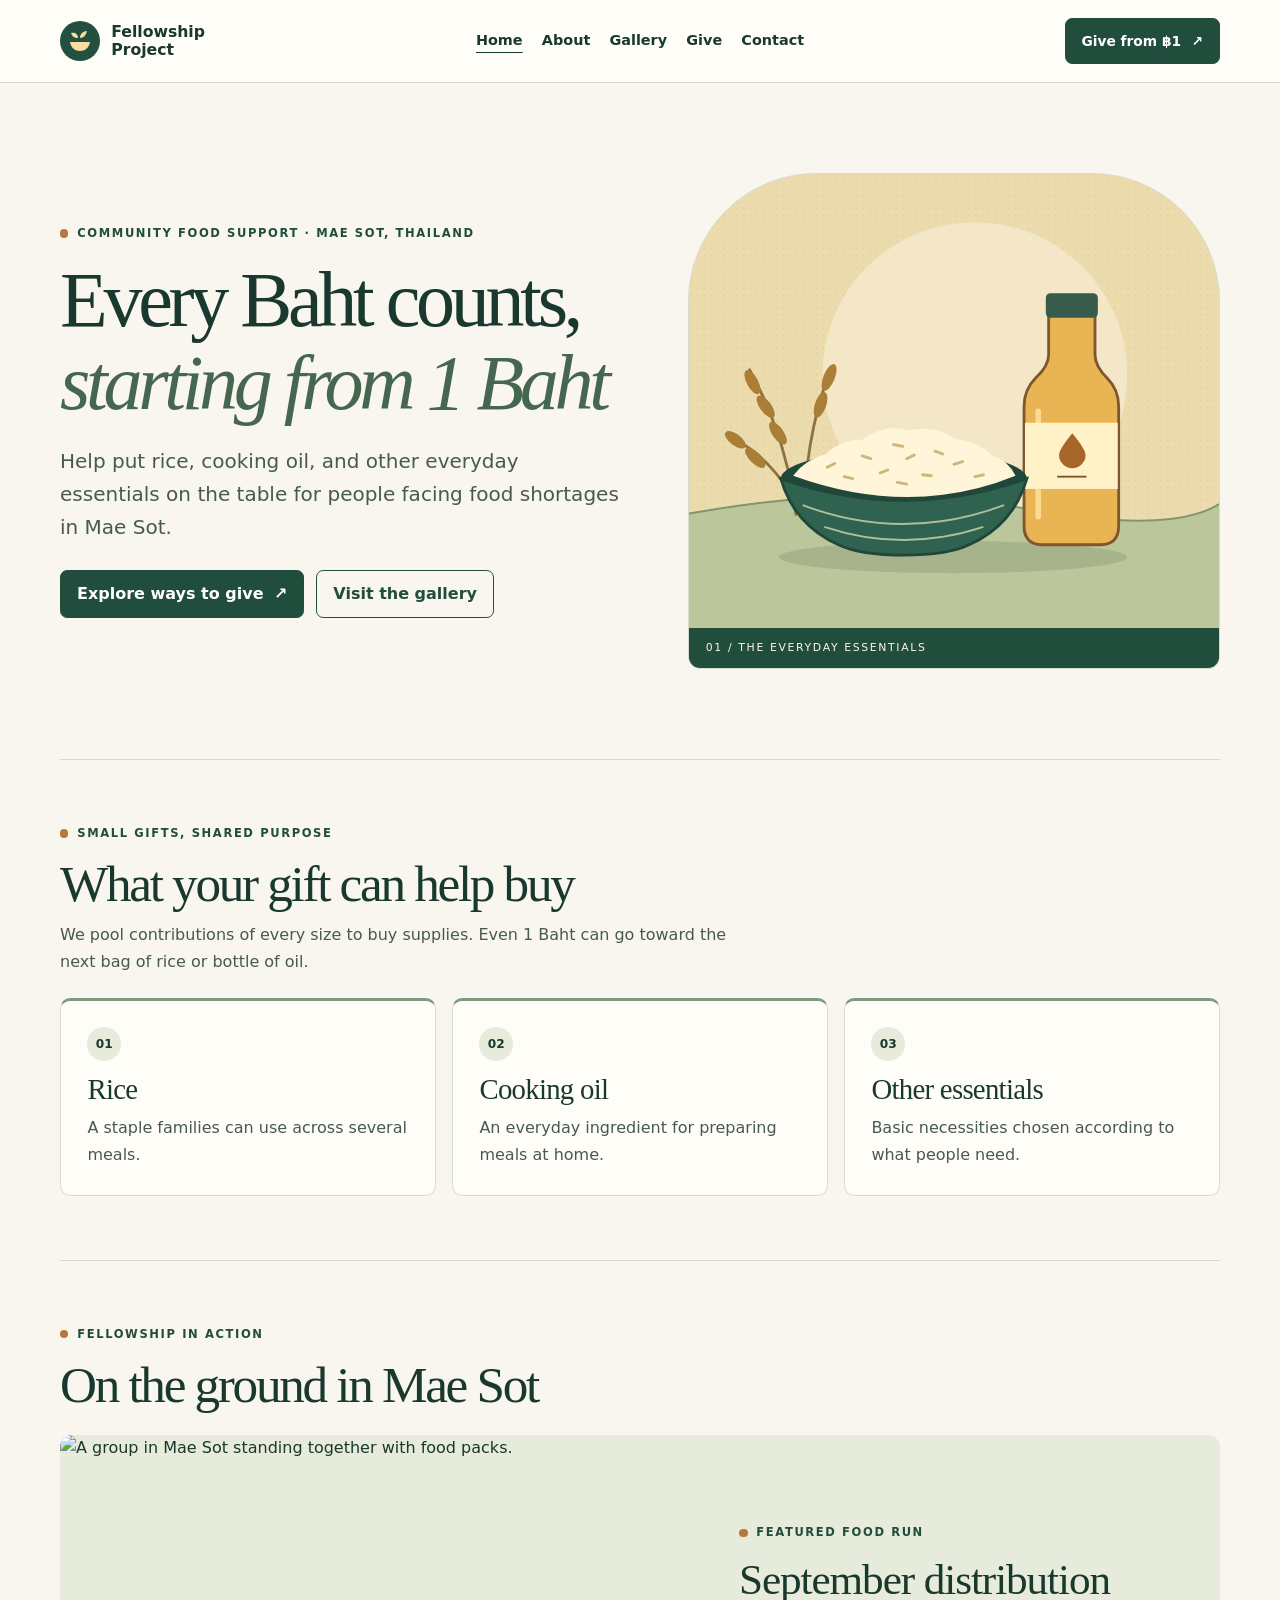
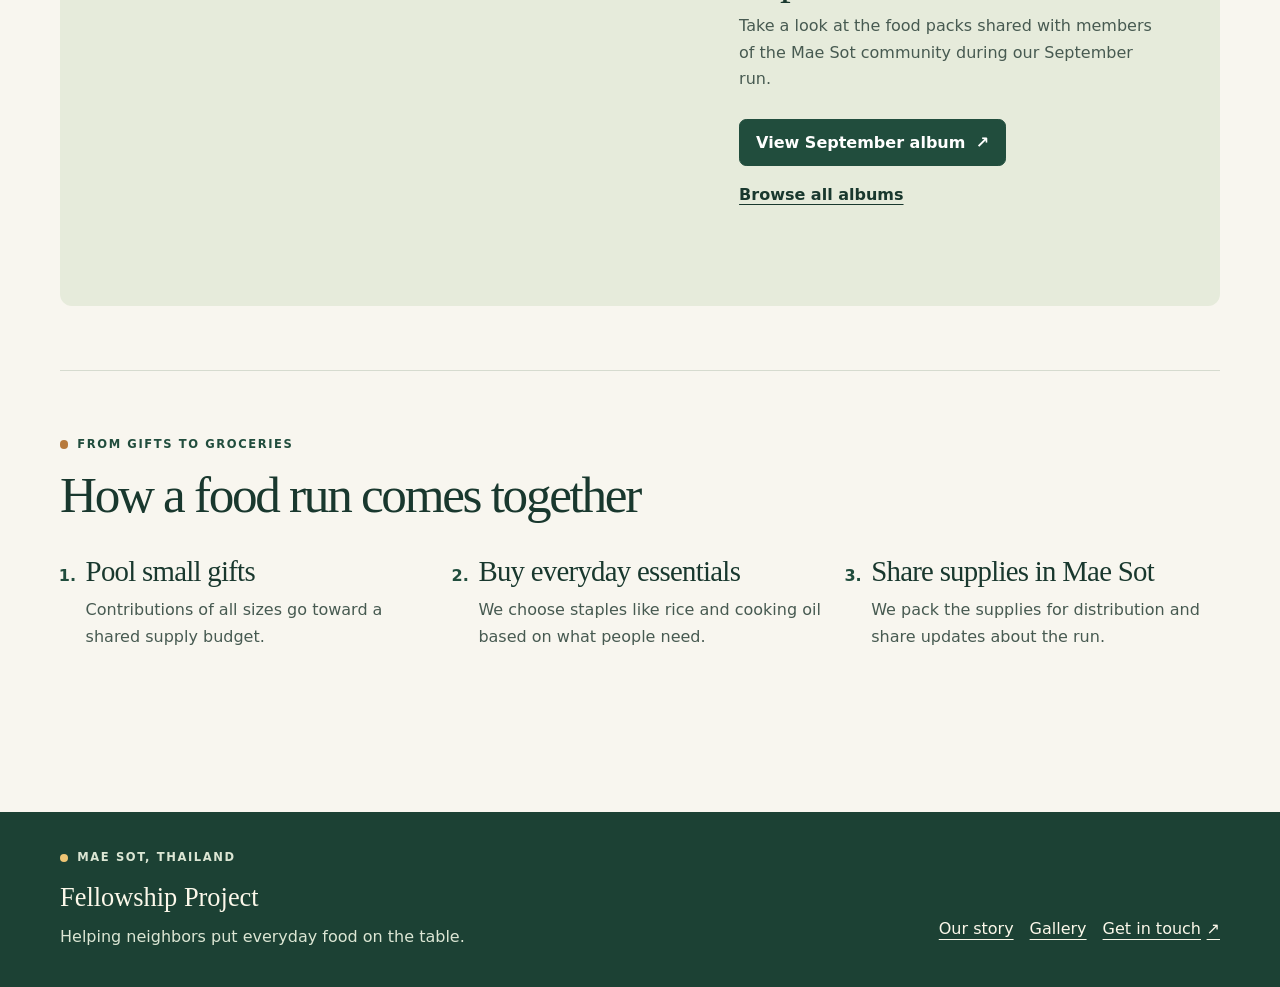
==== index.html @ bf84f09a "Add files via upload" ====
<!doctype html>
<html lang="en"><head><meta charset="utf-8"><meta name="viewport" content="width=device-width, initial-scale=1"><meta name="description" content="Fellowship Project brings neighbors together to provide rice, cooking oil, and essentials in Mae Sot, Thailand."><title>Fellowship Project | Food support in Mae Sot</title><link rel="stylesheet" href="styles.css"><script src="menu.js" defer></script></head>
<body><a class="skip" href="#main">Skip to content</a><header class="site-header"><div class="shell header-inner"><a class="brand" href="index.html"><svg aria-hidden="true" viewBox="0 0 40 40"><circle cx="20" cy="20" r="20" fill="#245041"/><path d="M10 21h20c-1 6-5 9-10 9s-9-3-10-9Zm10-4c0-4 3-7 7-7-1 4-3 7-7 7Zm-2 0c-4 0-6-2-7-5 4-1 7 1 7 5Z" fill="#f6df9d"/></svg><span class="brand-name">Fellowship<span>Project</span></span></a><button class="menu-toggle" type="button" aria-label="Open navigation" aria-controls="site-navigation" aria-expanded="false" hidden><svg viewBox="0 0 24 24" width="24" height="24" fill="none" stroke="currentColor" stroke-width="2" stroke-linecap="round" aria-hidden="true"><path class="menu-bars" d="M5 6h14M5 12h14M5 18h14"/><path class="menu-close" d="m6 6 12 12M18 6 6 18"/></svg></button><nav id="site-navigation" aria-label="Main navigation"><a href="index.html" aria-current="page">Home</a><a href="about.html">About</a><a href="gallery.html">Gallery</a><a href="donation.html">Give</a><a href="contact.html">Contact</a></nav><a class="header-cta" href="donation.html">Give from ฿1 <span aria-hidden="true">↗</span></a></div></header>
<main id="main" class="shell"><section class="hero"><div><p class="eyebrow">Community food support · Mae Sot, Thailand</p><h1>Every Baht counts, <em>starting from 1 Baht</em></h1><p class="lead">Help put rice, cooking oil, and other everyday essentials on the table for people facing food shortages in Mae Sot.</p><div class="actions"><a class="button" href="donation.html">Explore ways to give <span aria-hidden="true">↗</span></a><a class="button outline" href="gallery.html">Visit the gallery</a></div></div><div class="art"><img src="pantry.svg" width="560" height="480" alt="Illustration of a bowl of rice and a bottle of cooking oil"><span class="art-caption">01 / The everyday essentials</span></div></section>
<section class="section"><p class="eyebrow">Small gifts, shared purpose</p><h2>What your gift can help buy</h2><p class="intro">We pool contributions of every size to buy supplies. Even 1 Baht can go toward the next bag of rice or bottle of oil.</p><div class="grid"><article><span class="number">01</span><h3>Rice</h3><p>A staple families can use across several meals.</p></article><article><span class="number">02</span><h3>Cooking oil</h3><p>An everyday ingredient for preparing meals at home.</p></article><article><span class="number">03</span><h3>Other essentials</h3><p>Basic necessities chosen according to what people need.</p></article></div></section>
<section class="section" aria-labelledby="activity-title">
  <p class="eyebrow">Fellowship in action</p>
  <h2 id="activity-title">On the ground in Mae Sot</h2>
  <div class="activity-feature">
    <img src="photos/september-distribution-group.jpg" alt="A group in Mae Sot standing together with food packs." width="1280" height="960" loading="lazy" decoding="async">
    <div class="activity-copy">
      <p class="eyebrow">Featured food run</p>
      <h3>September distribution</h3>
      <p>Take a look at the food packs shared with members of the Mae Sot community during our September run.</p>
      <div class="actions"><a class="button" href="gallery-september.html">View September album <span aria-hidden="true">↗</span></a></div>
      <a class="text-link" href="gallery.html">Browse all albums</a>
    </div>
  </div>
</section>
<section class="section" aria-labelledby="food-run-title">
  <p class="eyebrow">From gifts to groceries</p>
  <h2 id="food-run-title">How a food run comes together</h2>
  <ol class="grid run-steps">
    <li><h3>Pool small gifts</h3><p>Contributions of all sizes go toward a shared supply budget.</p></li>
    <li><h3>Buy everyday essentials</h3><p>We choose staples like rice and cooking oil based on what people need.</p></li>
    <li><h3>Share supplies in Mae Sot</h3><p>We pack the supplies for distribution and share updates about the run.</p></li>
  </ol>
</section>
</main><footer><div class="shell footer-inner"><div><p class="eyebrow">Mae Sot, Thailand</p><strong>Fellowship Project</strong><p>Helping neighbors put everyday food on the table.</p></div><div class="footer-links"><a href="about.html">Our story</a><a href="gallery.html">Gallery</a><a href="contact.html">Get in touch <span aria-hidden="true">↗</span></a></div></div></footer></body></html>
---- styles.css ----
:root {
  --paper: #f8f6ef;
  --surface: #fffdf7;
  --ink: #19382e;
  --muted: #475a51;
  --green: #214d3d;
  --moss: #e6ebdb;
  --gold: #eec574;
  --line: #d6dbcf;
  --serif: Georgia, 'Times New Roman', serif;
}
* { box-sizing: border-box; }
body { margin: 0; background: var(--paper); color: var(--ink); font: 1rem/1.65 system-ui, sans-serif; }
a { color: inherit; }
a:focus-visible { outline: 3px solid #aa5a24; outline-offset: 4px; }
.skip { position: absolute; top: -100px; left: 1rem; padding: .6rem 1rem; background: white; z-index: 3; }
.skip:focus { top: 1rem; }
.shell { width: min(1160px, calc(100% - 4rem)); margin-inline: auto; }
.site-header { border-bottom: 1px solid var(--line); background: var(--surface); }
.header-inner { display: grid; grid-template-columns: 1fr auto 1fr; align-items: center; gap: 1.2rem; min-height: 82px; }
.brand { display: inline-flex; align-items: center; justify-self: start; gap: .7rem; text-decoration: none; }
.brand svg { width: 40px; height: 40px; flex: none; }
.brand-name { display: grid; font-weight: 800; font-size: .98rem; line-height: 1.15; }
.brand-name span { font-weight: 550; }
nav { display: flex; gap: .3rem 1.2rem; flex-wrap: wrap; }
nav a { display: inline-flex; align-items: center; min-height: 44px; text-decoration: none; font-size: .9rem; font-weight: 600; }
nav a:hover, nav a[aria-current] { text-decoration: underline; text-underline-offset: .5em; }
.header-cta, .button { display: inline-flex; align-items: center; justify-content: center; gap: .65rem; min-height: 46px; padding: .6rem 1rem; border: 1px solid var(--green); border-radius: .45rem; background: var(--green); color: white; text-decoration: none; font-weight: 700; }
.header-cta { justify-self: end; white-space: nowrap; font-size: .86rem; }
.header-cta:hover, .button:hover { background: #15382d; color: white; }
.outline { background: transparent; color: var(--green); }
.hero { display: grid; grid-template-columns: 1.06fr 1fr; align-items: center; gap: clamp(2rem, 5vw, 5rem); padding-block: clamp(3rem, 7vw, 6rem); }
h1, h2, h3 { margin: 0; font-family: var(--serif); font-weight: 500; line-height: 1.07; text-wrap: balance; }
h1 { font-size: clamp(2.8rem, 6.1vw, 5.55rem); letter-spacing: -.055em; }
h1 em { display: block; color: #45664f; font-weight: inherit; }
h2 { font-size: clamp(2rem, 4vw, 3.35rem); letter-spacing: -.045em; }
h3 { font-size: clamp(1.45rem, 2.4vw, 1.8rem); letter-spacing: -.025em; }
p { margin: .65rem 0 0; color: var(--muted); }
.eyebrow { display: flex; align-items: center; gap: .55rem; margin: 0 0 .9rem; color: var(--green); font-size: .72rem; font-weight: 800; letter-spacing: .14em; text-transform: uppercase; }
.eyebrow::before { content: ''; flex: 0 0 .53rem; height: .53rem; border-radius: 50%; background: #b7793b; }
.lead { max-width: 56ch; margin-top: 1.25rem; font-size: clamp(1.05rem, 1.8vw, 1.25rem); }
.intro { max-width: 66ch; }
.actions { display: flex; flex-wrap: wrap; gap: .75rem; margin-top: 1.65rem; }
.art { display: grid; overflow: hidden; border-radius: 8rem 8rem .75rem .75rem; border: 1px solid var(--line); background: #e9d9ad; }
.art img { display: block; width: 100%; height: auto; }
.art-caption { padding: .7rem 1.05rem; background: var(--green); color: #fbf7e8; font-size: .68rem; letter-spacing: .15em; text-transform: uppercase; }
.page-head { padding: clamp(3rem, 8vw, 6rem) 0 clamp(2rem, 5vw, 4rem); max-width: 800px; }
.section { padding-block: clamp(2.2rem, 5vw, 4rem); border-top: 1px solid var(--line); }
.split, .home-archive { display: grid; grid-template-columns: 1fr 1fr; gap: 1.2rem 3rem; }
.split p:first-child { margin-top: 0; }
.grid { display: grid; grid-template-columns: repeat(3, minmax(0, 1fr)); gap: 1rem; margin-top: 1.4rem; }
.two { grid-template-columns: repeat(2, minmax(0, 1fr)); }
article, figure { overflow: hidden; margin: 0; border: 1px solid var(--line); border-radius: .65rem; background: var(--surface); }
article, figcaption { padding: clamp(1rem, 3vw, 1.65rem); }
article { border-top: 3px solid #809880; }
.number { display: inline-grid; place-items: center; width: 2.1rem; height: 2.1rem; margin-bottom: .85rem; border-radius: 50%; background: var(--moss); font-size: .76rem; font-weight: 750; }
.month-links { display: grid; align-self: center; gap: .45rem; }
.month-links a { display: flex; justify-content: space-between; align-items: center; min-height: 48px; padding: .5rem .85rem; border-bottom: 1px solid var(--line); font-weight: 750; text-decoration: none; }
.month-links a:hover { background: var(--moss); }
.month-nav { margin-top: 1.3rem; gap: .65rem; }
.month-nav a { gap: .7rem; padding-inline: .9rem; border: 1px solid var(--line); border-radius: .4rem; background: var(--surface); }
.month { scroll-margin-top: 1rem; }
.month-header { display: flex; justify-content: space-between; align-items: end; gap: .75rem; flex-wrap: wrap; }
.status { display: inline-block; border-radius: 100px; padding: .3rem .75rem; background: var(--moss); color: var(--green); font-size: .79rem; font-weight: 750; }
.photo { aspect-ratio: 16 / 9; display: grid; place-items: center; background: #e8ecdc; }
.photo.ground { background: #eee5d1; }
.photo img { width: 56px; height: 56px; }
figure > img { width: 100%; aspect-ratio: 16 / 9; object-fit: cover; display: block; }
figcaption strong { display: block; font-family: var(--serif); font-size: 1.35rem; line-height: 1.15; }
aside { margin-top: 1.4rem; padding: .95rem 1.1rem; border-inline-start: 4px solid #ab773b; border-radius: .25rem; background: #f3ead5; }
.gallery-note { margin-top: 0; }
.qr { display: grid; place-items: center; width: min(100%, 220px); min-height: 150px; margin-top: 1rem; padding: 1rem; border: 2px dashed #839487; border-radius: .45rem; text-align: center; color: var(--muted); }
dt { font-weight: 750; }
dd { margin: 0 0 .65rem; color: var(--muted); overflow-wrap: anywhere; }
.ledger div { display: grid; grid-template-columns: 1fr 2fr; gap: .35rem 1rem; padding: .8rem 0; border-bottom: 1px solid var(--line); }
.ledger dd { margin: 0; }
footer { margin-top: clamp(2rem, 6vw, 4.5rem); background: #1c4134; color: #fcf8ea; }
.footer-inner { display: flex; align-items: end; justify-content: space-between; gap: 1rem 2rem; flex-wrap: wrap; padding-block: 2.25rem; }
.footer-inner strong { font: 1.65rem var(--serif); }
.footer-inner p, .footer-inner .eyebrow { color: #dce6d4; }
.footer-inner .eyebrow::before { background: var(--gold); }
.footer-links { display: flex; flex-wrap: wrap; gap: .5rem 1rem; }
.footer-links a { display: flex; align-items: center; gap: .35rem; min-height: 44px; text-underline-offset: .3em; }
@media (max-width: 800px) {
  .header-inner { grid-template-columns: 1fr auto; gap: .4rem 1rem; padding-top: .7rem; }
  .header-inner nav { grid-column: 1 / -1; grid-row: 2; }
  .hero, .split, .home-archive { grid-template-columns: 1fr; }
  .hero { gap: 2rem; }
  .art { max-width: 570px; border-radius: 4rem 4rem .65rem .65rem; }
  .grid:not(.two) { grid-template-columns: repeat(2, minmax(0, 1fr)); }
}
@media (max-width: 520px) {
  .shell { width: calc(100% - 2rem); }
  .hero { padding-top: 2.3rem; }
  .header-inner nav { display: grid; grid-template-columns: repeat(5, minmax(0, 1fr)); gap: .15rem; }
  .header-inner nav a { justify-content: center; font-size: .83rem; }
  .grid, .grid:not(.two), .ledger div { grid-template-columns: 1fr; }
  .actions > a { flex: 1 1 100%; }
  .footer-inner { align-items: start; }
}


.gallery-category { margin-top: 1.45rem; }
.gallery-category + .gallery-category { margin-top: 2rem; }
.distribution-photo > img { aspect-ratio: 4 / 3; height: auto; object-fit: contain; }

.activity-feature { display: grid; grid-template-columns: 1.18fr 1fr; margin-top: 1.4rem; border-radius: .75rem; overflow: hidden; background: var(--moss); }
.activity-feature > img { width: 100%; height: auto; align-self: center; display: block; }
.activity-copy { align-self: center; padding: clamp(1.3rem, 4vw, 3.3rem); }
.activity-copy h3 { font-size: clamp(1.75rem, 3.5vw, 2.7rem); }
.text-link, .back-link { display: inline-flex; align-items: center; min-height: 44px; font-weight: 700; text-underline-offset: .25em; }
.text-link { margin-top: .45rem; }
.back-link { margin-bottom: 1rem; }
.run-steps { padding-left: 1.35rem; column-gap: 2.5rem; }
.run-steps li { padding: .65rem .25rem; }
.run-steps li::marker { font-weight: 800; color: var(--green); }
.album-grid { margin-top: 0; }
.album-folder { min-width: 0; display: grid; align-content: start; text-decoration: none; }
.folder-tab { justify-self: start; padding: .35rem 1.1rem; background: var(--green); color: white; border-radius: .55rem .55rem 0 0; font-size: .8rem; font-weight: 750; }
.album-cover { display: block; width: 100%; height: auto; aspect-ratio: 4 / 3; border-radius: 0 .65rem 0 0; object-fit: cover; background: var(--moss); }
.album-placeholder { display: grid; place-items: center; }
.album-meta { display: flex; align-items: center; justify-content: space-between; gap: .75rem; padding: .9rem 1rem; border: 1px solid var(--line); border-radius: 0 0 .65rem .65rem; background: var(--surface); }
.album-meta strong { display: block; font-family: var(--serif); font-size: 1.35rem; }
.album-meta small { color: var(--muted); }
.album-arrow { display: grid; place-items: center; width: 2.35rem; height: 2.35rem; border-radius: 50%; background: var(--moss); flex: none; }
a.album-folder:hover .album-meta strong { text-decoration: underline; text-underline-offset: .2em; }
.pending .folder-tab { background: #516557; }
@media (max-width: 800px) { .activity-feature { grid-template-columns: 1fr; } }

.october-photos { align-items: start; }
.october-photos .distribution-photo > img { aspect-ratio: auto; }

.about-story { display: grid; grid-template-columns: minmax(0, 1.18fr) minmax(0, 1fr); align-items: center; gap: clamp(1.5rem, 5vw, 4rem); max-width: none; }
.founder-portraits { display: grid; grid-template-columns: repeat(2, minmax(0, 1fr)); align-items: end; gap: clamp(.55rem, 1.5vw, 1.2rem); }
.founder-portrait { display: grid; align-items: end; overflow: hidden; aspect-ratio: 3 / 4; border-radius: 50% 50% .65rem .65rem / 33% 33% .65rem .65rem; background: var(--moss); }
.founder-portrait:nth-child(2) { background: #efe3ca; }
.founder-portrait img { display: block; width: 100%; height: 100%; padding-top: 9%; object-fit: contain; object-position: center bottom; }
@media (max-width: 800px) {
  .about-story { grid-template-columns: 1fr; }
  .founder-portraits { width: min(100%, 450px); }
}

/* Compact navigation with a full link list when scripting is unavailable. */
.menu-toggle { display: none; }
.menu-close { display: none; }
.menu-toggle[aria-expanded="true"] .menu-bars { display: none; }
.menu-toggle[aria-expanded="true"] .menu-close { display: block; }

@media (max-width: 800px) {
  .shell { width: calc(100% - clamp(2rem, 8vw, 4rem)); }
  .header-inner { grid-template-columns: minmax(0, 1fr) auto auto; align-content: center; min-height: 70px; gap: .45rem .7rem; padding-block: .55rem; }
  .menu-toggle:not([hidden]) {
    display: inline-grid; place-items: center; grid-column: 3; grid-row: 1;
    width: 46px; height: 46px; padding: 0; border: 0; border-radius: .8rem;
    background: #f1ede2; color: #584b3b; cursor: pointer;
  }
  .menu-toggle:focus-visible { outline: 3px solid #aa5a24; outline-offset: 3px; }
  .header-inner .header-cta { grid-column: 2; grid-row: 1; min-height: 44px; }
  .header-inner #site-navigation { grid-column: 1 / -1; grid-row: 2; }
  .menu-toggle:not([hidden])[aria-expanded="false"] + #site-navigation { display: none; }
  .menu-toggle:not([hidden])[aria-expanded="true"] + #site-navigation {
    display: grid; grid-template-columns: 1fr; gap: 0; border-top: 1px solid var(--line);
  }
  .menu-toggle:not([hidden])[aria-expanded="true"] + #site-navigation a {
    justify-content: flex-start; padding-inline: .65rem; min-height: 46px;
  }
  #site-navigation a[aria-current] { font-weight: 800; }
}

@media (max-width: 390px) {
  .header-inner { column-gap: .45rem; }
  .brand { gap: .4rem; }
  .brand svg { width: 32px; height: 32px; }
  .brand-name { font-size: .85rem; }
  .header-inner .header-cta { padding-inline: .55rem; gap: .28rem; font-size: .78rem; }
}

.contact-hero {
  display: grid;
  grid-template-columns: minmax(0, 1.2fr) minmax(0, 1fr);
  align-items: center;
  gap: clamp(1.5rem, 5vw, 4rem);
  max-width: none;
}
.contact-illustration img { display: block; width: 100%; height: auto; }
@media (max-width: 800px) {
  .contact-hero { grid-template-columns: 1fr; }
  .contact-illustration { width: min(100%, 540px); }
}

/* Brief entrances and interaction feedback for visitors who allow motion. */
@media (prefers-reduced-motion: no-preference) {
  .hero .art, .founder-portraits, .contact-illustration {
    animation: artwork-enter 480ms ease-out both;
  }
  .button, .header-cta, .menu-toggle, .album-arrow {
    transition: background-color 160ms ease, color 160ms ease, transform 160ms ease;
  }
  a.album-folder .album-cover {
    transition: filter 180ms ease;
  }
  a.album-folder:focus-visible .album-arrow {
    transform: translate(2px, -2px);
  }
}

@media (prefers-reduced-motion: no-preference) and (hover: hover) {
  .button:hover, .header-cta:hover, .menu-toggle:hover {
    transform: translateY(-2px);
  }
  a.album-folder:hover .album-arrow { transform: translate(2px, -2px); }
  a.album-folder:hover .album-cover { filter: brightness(1.05); }
}

@media (max-width: 800px) and (prefers-reduced-motion: no-preference) {
  .menu-toggle:not([hidden])[aria-expanded="true"] + #site-navigation {
    animation: menu-enter 180ms ease-out both;
  }
}

@keyframes artwork-enter {
  from { opacity: 0; transform: translateY(12px); }
  to { opacity: 1; transform: translateY(0); }
}

@keyframes menu-enter {
  from { opacity: 0; transform: translateY(-4px); }
  to { opacity: 1; transform: translateY(0); }
}

/* Highlight interactive elements on hover and keyboard focus. */
.site-header nav a:focus-visible, .text-link:focus-visible, .back-link:focus-visible {
  color: #315b47;
  text-decoration: underline;
  text-underline-offset: .35em;
}
.album-folder:focus-visible .album-meta { background: var(--moss); }
@media (hover: hover) {
  .site-header nav a:hover, .text-link:hover, .back-link:hover {
    color: #315b47;
    text-decoration: underline;
    text-underline-offset: .35em;
  }
  .menu-toggle:hover { background: #e8deca; }
  a.album-folder:hover .album-meta { background: var(--moss); }
  a.album-folder:hover .album-arrow { background: var(--green); color: white; }
  .outline:hover { background: var(--moss); color: var(--green); }
  .footer-links a:hover { color: var(--gold); }
}
@media (prefers-reduced-motion: no-preference) {
  a.album-folder .album-meta { transition: background-color 180ms ease; }
}

/* Card feedback on devices with a hover-capable pointer. */
@media (hover: hover) and (pointer: fine) {
  .grid > article:hover, .grid > .distribution-photo:hover {
    border-color: #809880;
    box-shadow: 0 8px 22px rgb(25 56 46 / 10%);
  }
  .grid > article:hover { background: #f5f7ee; }
}
@media (hover: hover) and (pointer: fine) and (prefers-reduced-motion: no-preference) {
  .grid > article, .grid > .distribution-photo {
    transition: transform 180ms ease, box-shadow 180ms ease, border-color 180ms ease, background-color 180ms ease;
  }
  .grid > article:hover, .grid > .distribution-photo:hover { transform: translateY(-3px); }
}
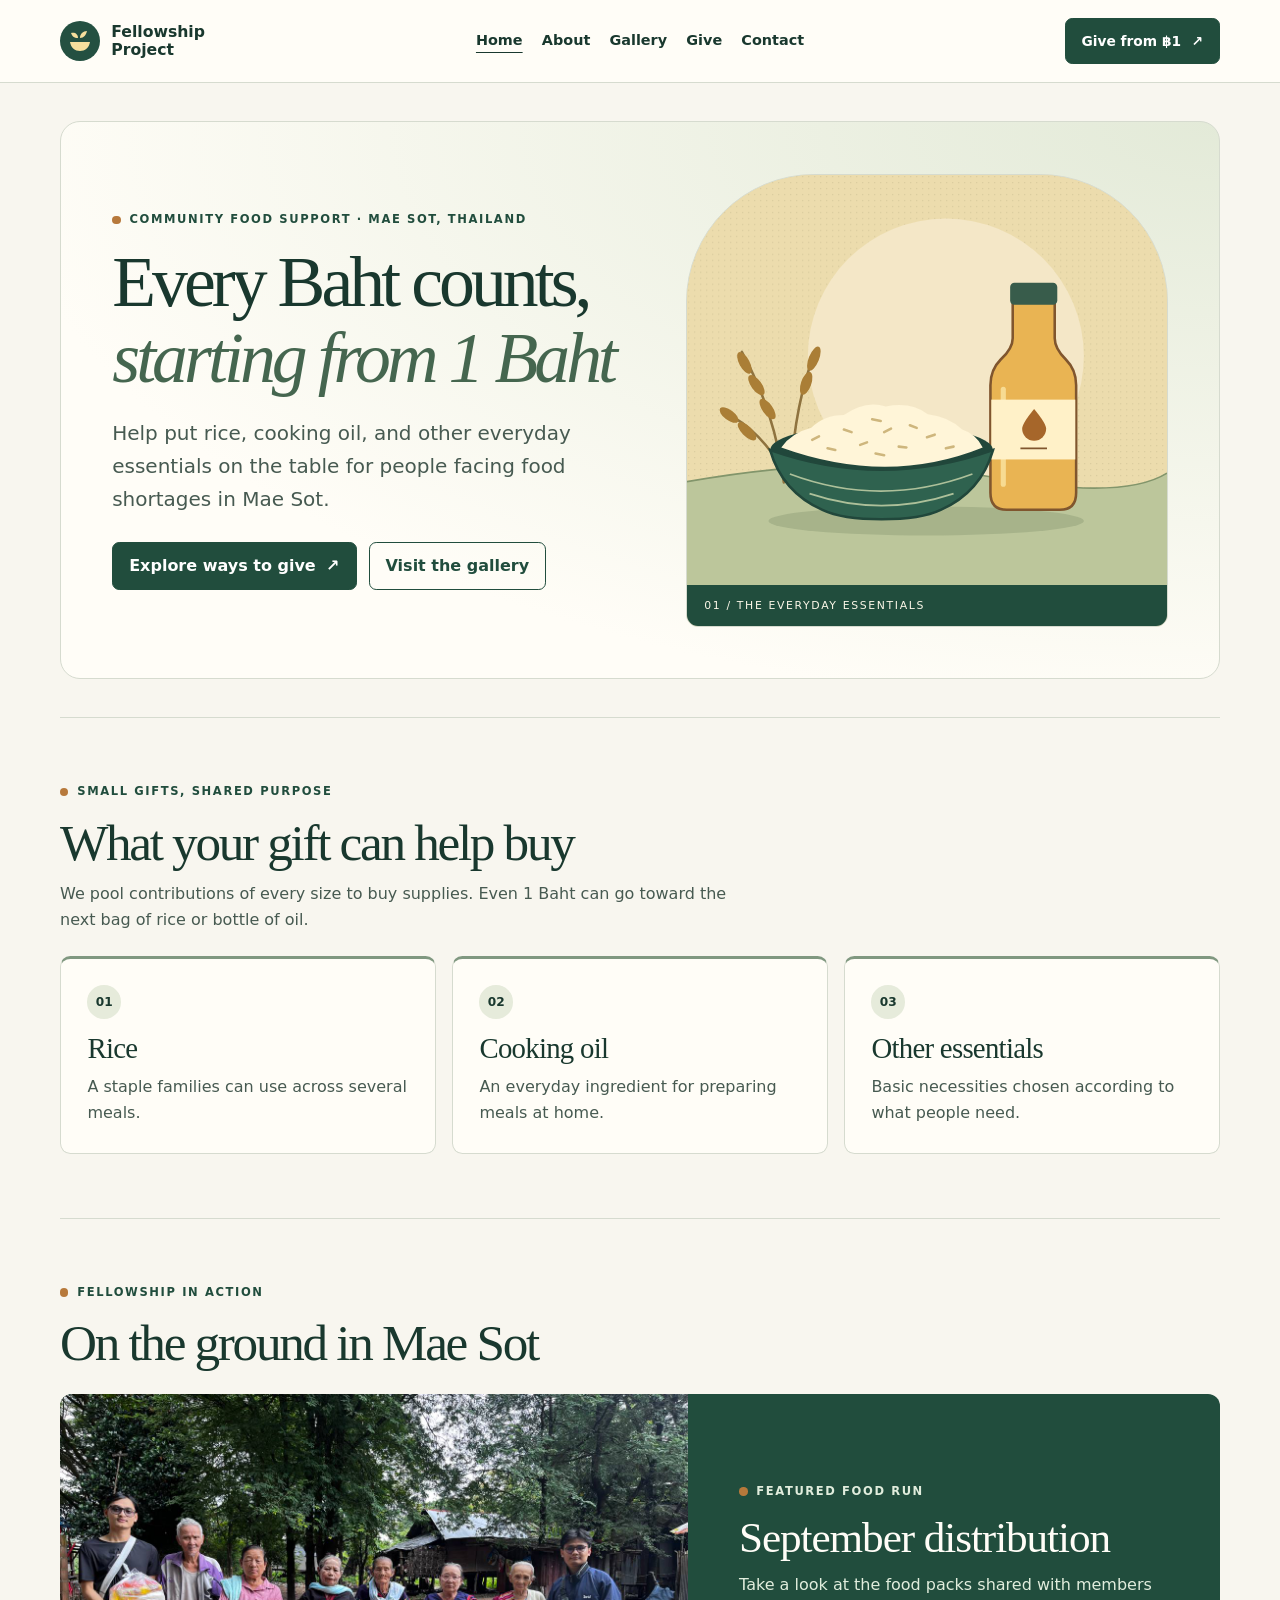
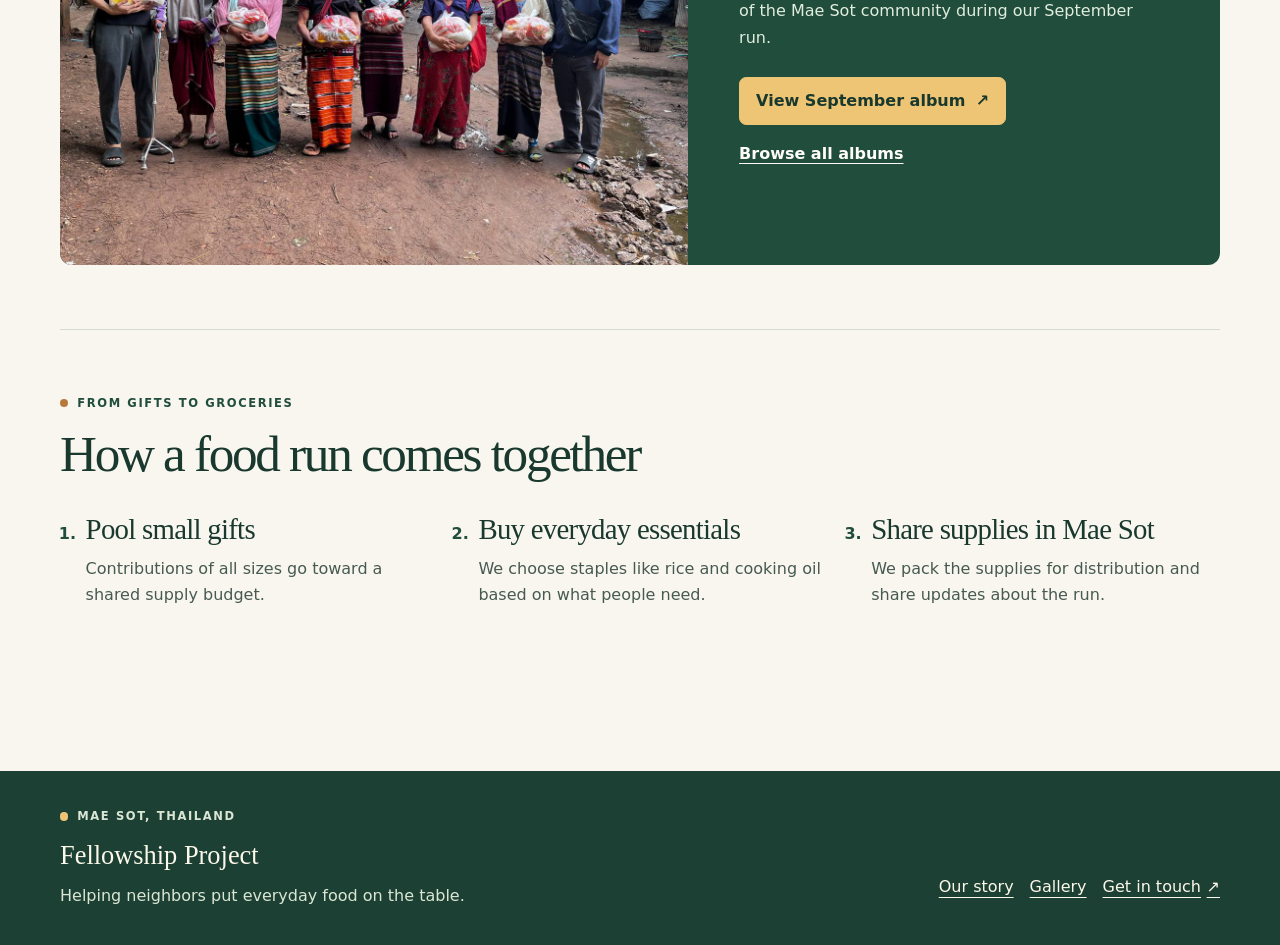
==== commit d3f5dc0d: "Add files via upload" ====
--- a/index.html
+++ b/index.html
@@ -1,9 +1,9 @@
 <!doctype html>
 <html lang="en"><head><meta charset="utf-8"><meta name="viewport" content="width=device-width, initial-scale=1"><meta name="description" content="Fellowship Project brings neighbors together to provide rice, cooking oil, and essentials in Mae Sot, Thailand."><title>Fellowship Project | Food support in Mae Sot</title><link rel="stylesheet" href="styles.css"><script src="menu.js" defer></script></head>
 <body><a class="skip" href="#main">Skip to content</a><header class="site-header"><div class="shell header-inner"><a class="brand" href="index.html"><svg aria-hidden="true" viewBox="0 0 40 40"><circle cx="20" cy="20" r="20" fill="#245041"/><path d="M10 21h20c-1 6-5 9-10 9s-9-3-10-9Zm10-4c0-4 3-7 7-7-1 4-3 7-7 7Zm-2 0c-4 0-6-2-7-5 4-1 7 1 7 5Z" fill="#f6df9d"/></svg><span class="brand-name">Fellowship<span>Project</span></span></a><button class="menu-toggle" type="button" aria-label="Open navigation" aria-controls="site-navigation" aria-expanded="false" hidden><svg viewBox="0 0 24 24" width="24" height="24" fill="none" stroke="currentColor" stroke-width="2" stroke-linecap="round" aria-hidden="true"><path class="menu-bars" d="M5 6h14M5 12h14M5 18h14"/><path class="menu-close" d="m6 6 12 12M18 6 6 18"/></svg></button><nav id="site-navigation" aria-label="Main navigation"><a href="index.html" aria-current="page">Home</a><a href="about.html">About</a><a href="gallery.html">Gallery</a><a href="donation.html">Give</a><a href="contact.html">Contact</a></nav><a class="header-cta" href="donation.html">Give from ฿1 <span aria-hidden="true">↗</span></a></div></header>
-<main id="main" class="shell"><section class="hero"><div><p class="eyebrow">Community food support · Mae Sot, Thailand</p><h1>Every Baht counts, <em>starting from 1 Baht</em></h1><p class="lead">Help put rice, cooking oil, and other everyday essentials on the table for people facing food shortages in Mae Sot.</p><div class="actions"><a class="button" href="donation.html">Explore ways to give <span aria-hidden="true">↗</span></a><a class="button outline" href="gallery.html">Visit the gallery</a></div></div><div class="art"><img src="pantry.svg" width="560" height="480" alt="Illustration of a bowl of rice and a bottle of cooking oil"><span class="art-caption">01 / The everyday essentials</span></div></section>
+<main id="main" class="shell"><section class="hero home-hero"><div><p class="eyebrow">Community food support · Mae Sot, Thailand</p><h1>Every Baht counts, <em>starting from 1 Baht</em></h1><p class="lead">Help put rice, cooking oil, and other everyday essentials on the table for people facing food shortages in Mae Sot.</p><div class="actions"><a class="button" href="donation.html">Explore ways to give <span aria-hidden="true">↗</span></a><a class="button outline" href="gallery.html">Visit the gallery</a></div></div><div class="art"><img src="pantry.svg" width="560" height="480" alt="Illustration of a bowl of rice and a bottle of cooking oil"><span class="art-caption">01 / The everyday essentials</span></div></section>
 <section class="section"><p class="eyebrow">Small gifts, shared purpose</p><h2>What your gift can help buy</h2><p class="intro">We pool contributions of every size to buy supplies. Even 1 Baht can go toward the next bag of rice or bottle of oil.</p><div class="grid"><article><span class="number">01</span><h3>Rice</h3><p>A staple families can use across several meals.</p></article><article><span class="number">02</span><h3>Cooking oil</h3><p>An everyday ingredient for preparing meals at home.</p></article><article><span class="number">03</span><h3>Other essentials</h3><p>Basic necessities chosen according to what people need.</p></article></div></section>
-<section class="section" aria-labelledby="activity-title">
+<section class="section home-activity" aria-labelledby="activity-title">
   <p class="eyebrow">Fellowship in action</p>
   <h2 id="activity-title">On the ground in Mae Sot</h2>
   <div class="activity-feature">
--- a/styles.css
+++ b/styles.css
@@ -175,22 +175,22 @@
   .header-inner .header-cta { padding-inline: .55rem; gap: .28rem; font-size: .78rem; }
 }
 
-.contact-hero {
+.contact-hero, .donation-hero {
   display: grid;
   grid-template-columns: minmax(0, 1.2fr) minmax(0, 1fr);
   align-items: center;
   gap: clamp(1.5rem, 5vw, 4rem);
   max-width: none;
 }
-.contact-illustration img { display: block; width: 100%; height: auto; }
+.contact-illustration img, .donation-illustration img { display: block; width: 100%; height: auto; }
 @media (max-width: 800px) {
-  .contact-hero { grid-template-columns: 1fr; }
-  .contact-illustration { width: min(100%, 540px); }
+  .contact-hero, .donation-hero { grid-template-columns: 1fr; }
+  .contact-illustration, .donation-illustration { width: min(100%, 540px); }
 }
 
 /* Brief entrances and interaction feedback for visitors who allow motion. */
 @media (prefers-reduced-motion: no-preference) {
-  .hero .art, .founder-portraits, .contact-illustration {
+  .hero .art, .founder-portraits, .contact-illustration, .donation-illustration {
     animation: artwork-enter 480ms ease-out both;
   }
   .button, .header-cta, .menu-toggle, .album-arrow {
@@ -265,3 +265,45 @@
   }
   .grid > article:hover, .grid > .distribution-photo:hover { transform: translateY(-3px); }
 }
+
+.home-hero {
+  margin-block: clamp(1rem, 3vw, 2.5rem);
+  padding: clamp(1.2rem, 4vw, 3.5rem);
+  border: 1px solid var(--line);
+  border-radius: 1.25rem;
+  background: radial-gradient(ellipse at top right, #e3ead8, var(--surface) 75%);
+}
+.home-hero h1 { font-size: clamp(2.5rem, 5.6vw, 5.1rem); }
+.home-activity .activity-feature { background: var(--green); color: var(--surface); }
+.home-activity .activity-copy p { color: #e1eddd; }
+.home-activity .button { background: var(--gold); color: var(--ink); border-color: var(--gold); }
+.home-activity .button:hover { background: #f6d998; }
+.home-activity .text-link:hover { color: var(--gold); }
+.album-photo-link { display: block; position: relative; }
+.album-photo-link > img { display: block; width: 100%; height: auto; }
+.album-photo-link > span {
+  position: absolute; right: .7rem; bottom: .7rem; display: grid; place-items: center;
+  width: 42px; height: 42px; border-radius: 50%; background: var(--green); color: white;
+}
+.album-photo-link:focus-visible { outline-offset: -4px; }
+@media (hover: hover) {
+  .album-photo-link:hover > span { background: var(--gold); color: var(--ink); }
+}
+.photo-viewer {
+  width: min(920px, calc(100% - 1rem)); max-width: none; max-height: calc(100% - 1rem);
+  padding: 0; border: 0; border-radius: .8rem; background: var(--surface); color: var(--ink);
+}
+.photo-viewer::backdrop { background: rgb(15 31 25 / 85%); }
+.viewer-panel { display: grid; gap: .55rem; padding: clamp(.65rem, 2vw, 1rem); }
+.viewer-toolbar, .viewer-controls { display: flex; align-items: center; justify-content: space-between; gap: .5rem; }
+.viewer-image { display: block; width: 100%; max-height: 62vh; object-fit: contain; background: #182f26; }
+.viewer-caption { margin: 0; }
+.viewer-count { font-weight: 700; }
+.photo-viewer button {
+  min-height: 44px; padding: .4rem .7rem; border: 1px solid var(--line);
+  border-radius: .45rem; background: var(--moss); color: var(--ink); font: inherit; cursor: pointer;
+}
+.photo-viewer button:focus-visible { outline: 3px solid #aa5a24; outline-offset: 2px; }
+@media (prefers-reduced-motion: no-preference) {
+  .photo-viewer[open] { animation: artwork-enter 200ms ease-out both; }
+}
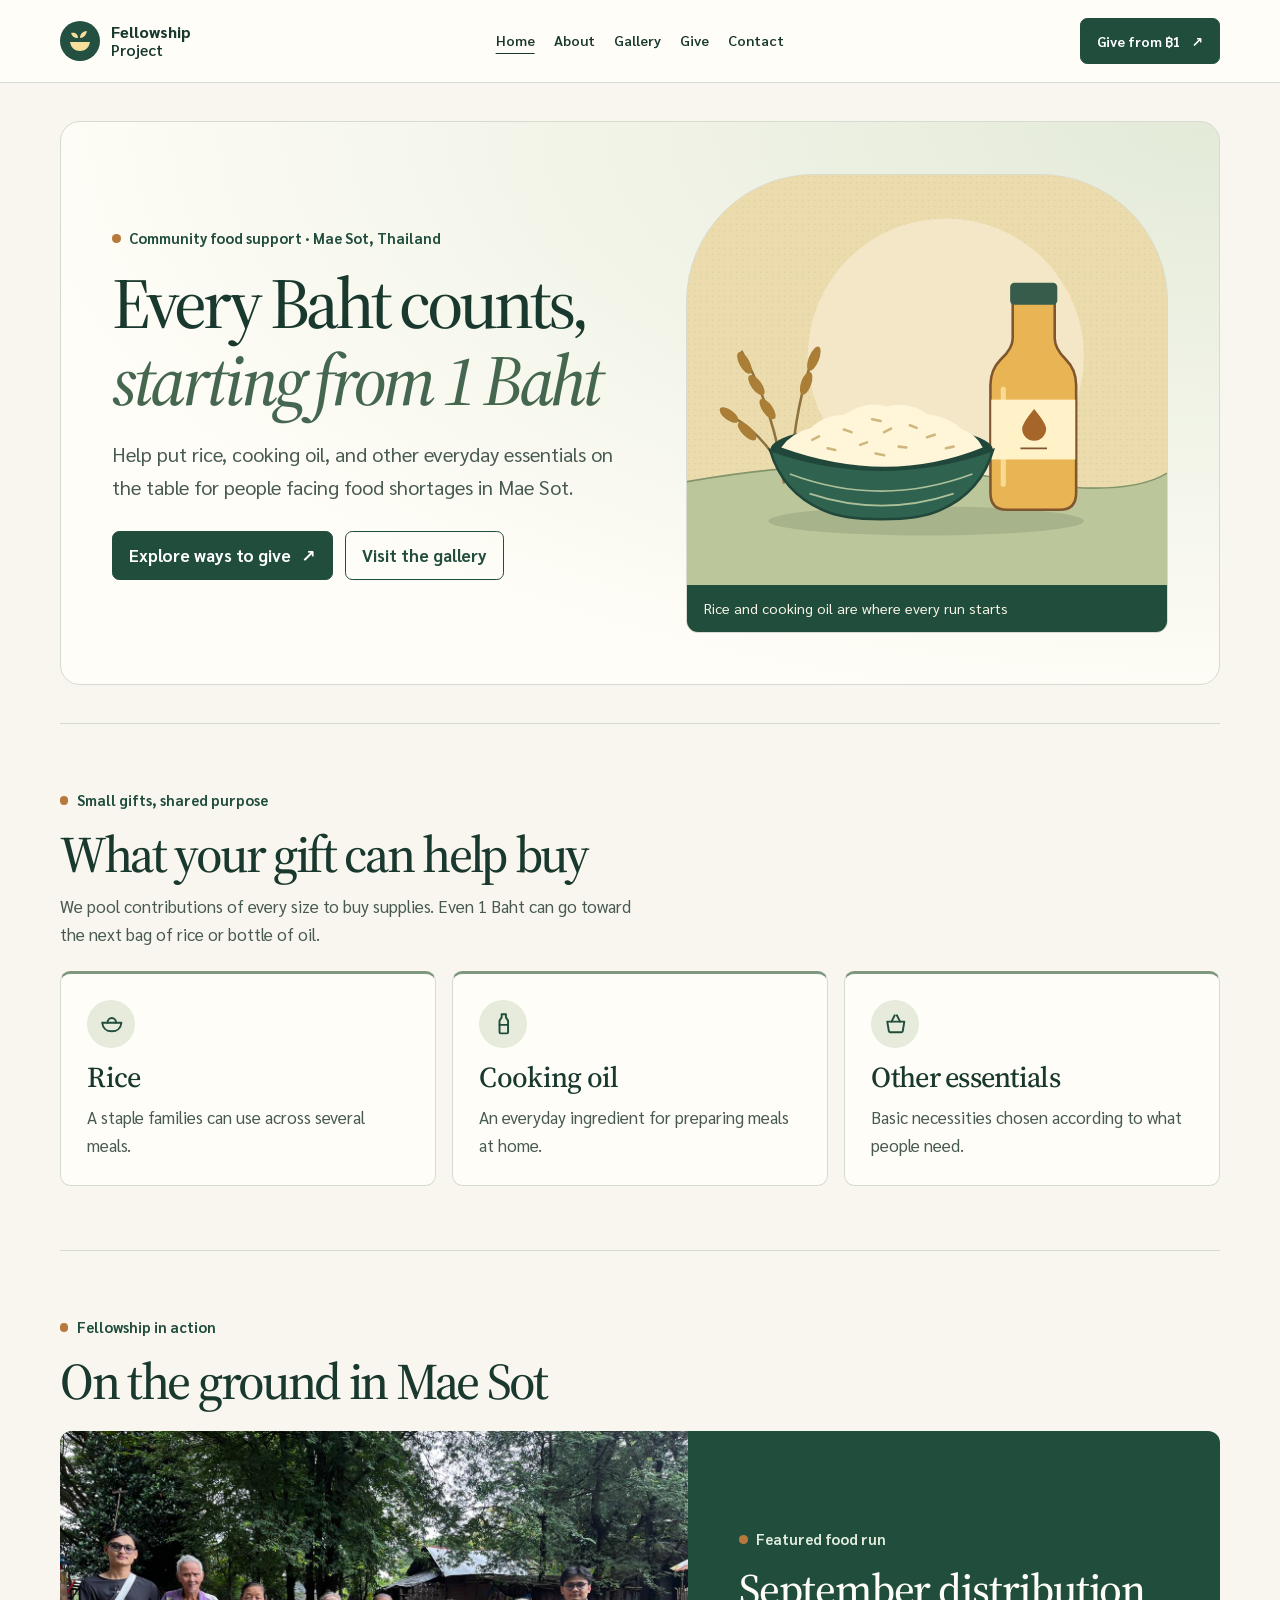
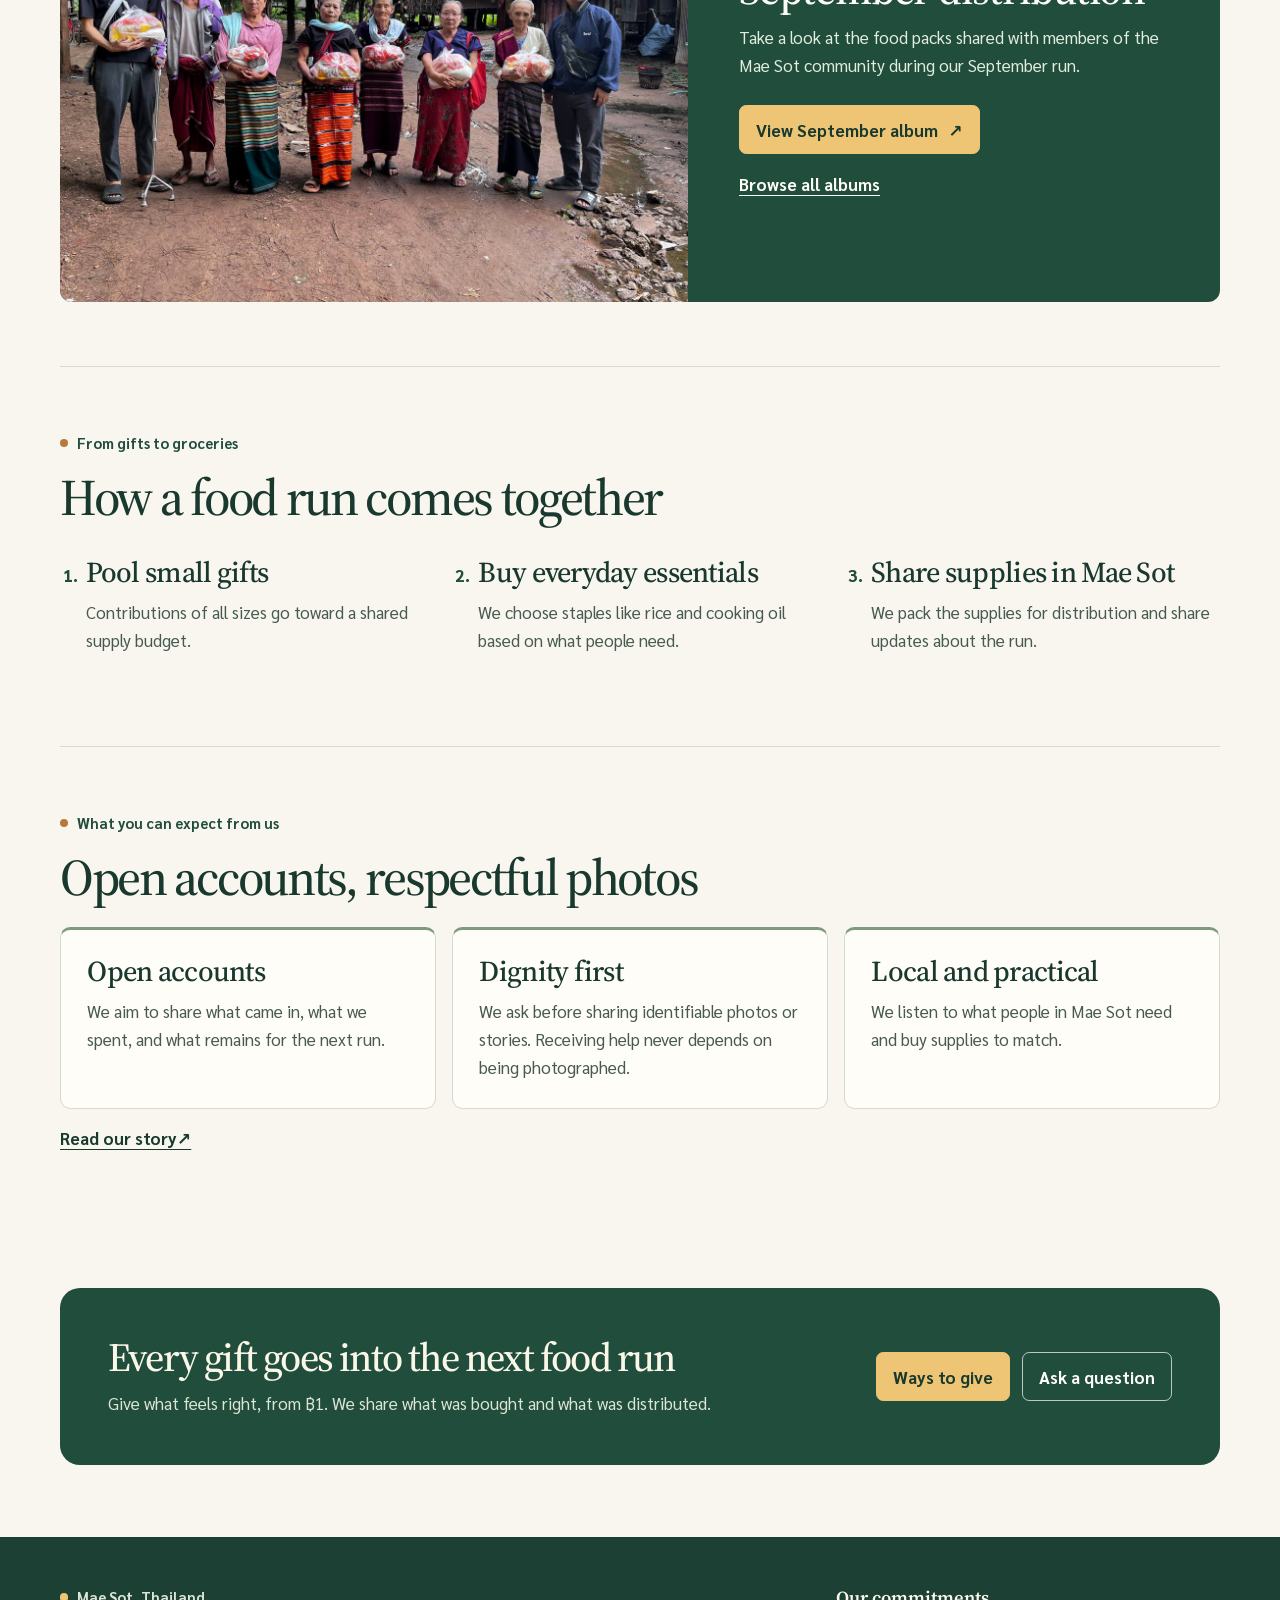
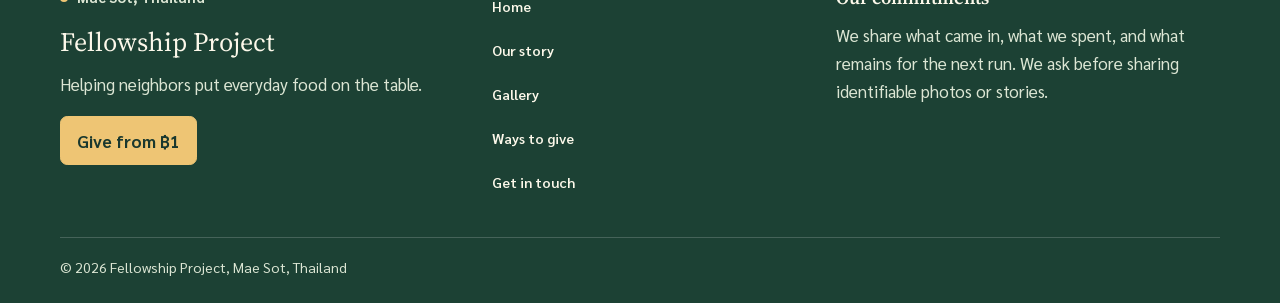
==== commit cddda743: "Add files via upload" ====
--- a/index.html
+++ b/index.html
@@ -1,8 +1,8 @@
 <!doctype html>
-<html lang="en"><head><meta charset="utf-8"><meta name="viewport" content="width=device-width, initial-scale=1"><meta name="description" content="Fellowship Project brings neighbors together to provide rice, cooking oil, and essentials in Mae Sot, Thailand."><title>Fellowship Project | Food support in Mae Sot</title><link rel="stylesheet" href="styles.css"><script src="menu.js" defer></script></head>
+<html lang="en"><head><meta charset="utf-8"><meta name="viewport" content="width=device-width, initial-scale=1"><meta name="description" content="Fellowship Project brings neighbors together to provide rice, cooking oil, and essentials in Mae Sot, Thailand."><meta name="theme-color" content="#214d3d"><link rel="icon" href="favicon.svg" type="image/svg+xml"><meta property="og:type" content="website"><meta property="og:site_name" content="Fellowship Project"><meta property="og:title" content="Fellowship Project | Food support in Mae Sot"><meta property="og:description" content="Fellowship Project brings neighbors together to provide rice, cooking oil, and essentials in Mae Sot, Thailand."><meta property="og:url" content="https://fellowshipproject.github.io/101/"><meta property="og:image" content="https://fellowshipproject.github.io/101/photos/september-distribution-group.jpg"><meta property="og:image:alt" content="People in Mae Sot holding food packs after a Fellowship Project food run"><meta name="twitter:card" content="summary_large_image"><link rel="preconnect" href="https://fonts.googleapis.com"><link rel="preconnect" href="https://fonts.gstatic.com" crossorigin><link rel="stylesheet" href="https://fonts.googleapis.com/css2?family=Sarabun:wght@400;600;700;800&family=Source+Serif+4:ital,opsz,wght@0,8..60,400..600;1,8..60,400..600&display=swap"><script type="application/ld+json">{"@context":"https://schema.org","@type":"Organization","name":"Fellowship Project","url":"https://fellowshipproject.github.io/101/","description":"Community food support in Mae Sot, Thailand.","areaServed":"Mae Sot, Thailand"}</script><title>Fellowship Project | Food support in Mae Sot</title><link rel="stylesheet" href="styles.css"><script src="menu.js" defer></script></head>
 <body><a class="skip" href="#main">Skip to content</a><header class="site-header"><div class="shell header-inner"><a class="brand" href="index.html"><svg aria-hidden="true" viewBox="0 0 40 40"><circle cx="20" cy="20" r="20" fill="#245041"/><path d="M10 21h20c-1 6-5 9-10 9s-9-3-10-9Zm10-4c0-4 3-7 7-7-1 4-3 7-7 7Zm-2 0c-4 0-6-2-7-5 4-1 7 1 7 5Z" fill="#f6df9d"/></svg><span class="brand-name">Fellowship<span>Project</span></span></a><button class="menu-toggle" type="button" aria-label="Open navigation" aria-controls="site-navigation" aria-expanded="false" hidden><svg viewBox="0 0 24 24" width="24" height="24" fill="none" stroke="currentColor" stroke-width="2" stroke-linecap="round" aria-hidden="true"><path class="menu-bars" d="M5 6h14M5 12h14M5 18h14"/><path class="menu-close" d="m6 6 12 12M18 6 6 18"/></svg></button><nav id="site-navigation" aria-label="Main navigation"><a href="index.html" aria-current="page">Home</a><a href="about.html">About</a><a href="gallery.html">Gallery</a><a href="donation.html">Give</a><a href="contact.html">Contact</a></nav><a class="header-cta" href="donation.html">Give from ฿1 <span aria-hidden="true">↗</span></a></div></header>
-<main id="main" class="shell"><section class="hero home-hero"><div><p class="eyebrow">Community food support · Mae Sot, Thailand</p><h1>Every Baht counts, <em>starting from 1 Baht</em></h1><p class="lead">Help put rice, cooking oil, and other everyday essentials on the table for people facing food shortages in Mae Sot.</p><div class="actions"><a class="button" href="donation.html">Explore ways to give <span aria-hidden="true">↗</span></a><a class="button outline" href="gallery.html">Visit the gallery</a></div></div><div class="art"><img src="pantry.svg" width="560" height="480" alt="Illustration of a bowl of rice and a bottle of cooking oil"><span class="art-caption">01 / The everyday essentials</span></div></section>
-<section class="section"><p class="eyebrow">Small gifts, shared purpose</p><h2>What your gift can help buy</h2><p class="intro">We pool contributions of every size to buy supplies. Even 1 Baht can go toward the next bag of rice or bottle of oil.</p><div class="grid"><article><span class="number">01</span><h3>Rice</h3><p>A staple families can use across several meals.</p></article><article><span class="number">02</span><h3>Cooking oil</h3><p>An everyday ingredient for preparing meals at home.</p></article><article><span class="number">03</span><h3>Other essentials</h3><p>Basic necessities chosen according to what people need.</p></article></div></section>
+<main id="main" class="shell"><section class="hero home-hero"><div><p class="eyebrow">Community food support · Mae Sot, Thailand</p><h1>Every Baht counts, <em>starting from 1 Baht</em></h1><p class="lead">Help put rice, cooking oil, and other everyday essentials on the table for people facing food shortages in Mae Sot.</p><div class="actions"><a class="button" href="donation.html">Explore ways to give <span aria-hidden="true">↗</span></a><a class="button outline" href="gallery.html">Visit the gallery</a></div></div><div class="art"><img src="pantry.svg" width="560" height="480" alt="Illustration of a bowl of rice and a bottle of cooking oil"><span class="art-caption">Rice and cooking oil are where every run starts</span></div></section>
+<section class="section"><p class="eyebrow">Small gifts, shared purpose</p><h2>What your gift can help buy</h2><p class="intro">We pool contributions of every size to buy supplies. Even 1 Baht can go toward the next bag of rice or bottle of oil.</p><div class="grid"><article><span class="icon" aria-hidden="true"><svg viewBox="0 0 24 24" fill="none" stroke="currentColor" stroke-width="1.8" stroke-linecap="round" stroke-linejoin="round"><path d="M3 11h18c-.5 5-4 8-9 8s-8.5-3-9-8Z"/><path d="M8 11c0-2.5 1.8-4.5 4-4.5s4 2 4 4.5"/></svg></span><h3>Rice</h3><p>A staple families can use across several meals.</p></article><article><span class="icon" aria-hidden="true"><svg viewBox="0 0 24 24" fill="none" stroke="currentColor" stroke-width="1.8" stroke-linecap="round" stroke-linejoin="round"><path d="M10 3h4v3l2 3v11a1 1 0 0 1-1 1H9a1 1 0 0 1-1-1V9l2-3V3Z"/><path d="M8 13h8"/></svg></span><h3>Cooking oil</h3><p>An everyday ingredient for preparing meals at home.</p></article><article><span class="icon" aria-hidden="true"><svg viewBox="0 0 24 24" fill="none" stroke="currentColor" stroke-width="1.8" stroke-linecap="round" stroke-linejoin="round"><path d="M4 10h16l-1.5 9a1 1 0 0 1-.99.9H6.5a1 1 0 0 1-.99-.9L4 10Z"/><path d="m8 10 3-6m5 6-3-6"/></svg></span><h3>Other essentials</h3><p>Basic necessities chosen according to what people need.</p></article></div></section>
 <section class="section home-activity" aria-labelledby="activity-title">
   <p class="eyebrow">Fellowship in action</p>
   <h2 id="activity-title">On the ground in Mae Sot</h2>
@@ -26,4 +26,13 @@
     <li><h3>Share supplies in Mae Sot</h3><p>We pack the supplies for distribution and share updates about the run.</p></li>
   </ol>
 </section>
-</main><footer><div class="shell footer-inner"><div><p class="eyebrow">Mae Sot, Thailand</p><strong>Fellowship Project</strong><p>Helping neighbors put everyday food on the table.</p></div><div class="footer-links"><a href="about.html">Our story</a><a href="gallery.html">Gallery</a><a href="contact.html">Get in touch <span aria-hidden="true">↗</span></a></div></div></footer></body></html>
+<section class="section" aria-labelledby="promise-title"><p class="eyebrow">What you can expect from us</p><h2 id="promise-title">Open accounts, respectful photos</h2>
+<div class="grid"><article><h3>Open accounts</h3><p>We aim to share what came in, what we spent, and what remains for the next run.</p></article><article><h3>Dignity first</h3><p>We ask before sharing identifiable photos or stories. Receiving help never depends on being photographed.</p></article><article><h3>Local and practical</h3><p>We listen to what people in Mae Sot need and buy supplies to match.</p></article></div>
+<a class="text-link" href="about.html">Read our story <span aria-hidden="true">↗</span></a></section>
+<section class="cta-band" aria-labelledby="cta-title"><div><h2 id="cta-title">Every gift goes into the next food run</h2><p>Give what feels right, from ฿1. We share what was bought and what was distributed.</p></div><div class="actions"><a class="button gold" href="donation.html">Ways to give</a><a class="button outline-light" href="contact.html">Ask a question</a></div></section>
+</main><footer><div class="shell footer-inner">
+<div class="footer-brand"><p class="eyebrow">Mae Sot, Thailand</p><strong>Fellowship Project</strong><p>Helping neighbors put everyday food on the table.</p><a class="button gold" href="donation.html">Give from ฿1</a></div>
+<nav class="footer-links" aria-label="Footer"><a href="index.html">Home</a><a href="about.html">Our story</a><a href="gallery.html">Gallery</a><a href="donation.html">Ways to give</a><a href="contact.html">Get in touch</a></nav>
+<div class="footer-note"><strong>Our commitments</strong><p>We share what came in, what we spent, and what remains for the next run. We ask before sharing identifiable photos or stories.</p></div>
+<p class="footer-legal">© 2026 Fellowship Project, Mae Sot, Thailand</p>
+</div></footer></body></html>
--- a/styles.css
+++ b/styles.css
@@ -7,16 +7,17 @@
   --moss: #e6ebdb;
   --gold: #eec574;
   --line: #d6dbcf;
-  --serif: Georgia, 'Times New Roman', serif;
+  --serif: 'Source Serif 4', Georgia, 'Sarabun', serif;
+  --sans: 'Sarabun', system-ui, -apple-system, 'Segoe UI', sans-serif;
 }
 * { box-sizing: border-box; }
-body { margin: 0; background: var(--paper); color: var(--ink); font: 1rem/1.65 system-ui, sans-serif; }
+body { margin: 0; background: var(--paper); color: var(--ink); font: 1.0625rem/1.65 var(--sans); }
 a { color: inherit; }
 a:focus-visible { outline: 3px solid #aa5a24; outline-offset: 4px; }
 .skip { position: absolute; top: -100px; left: 1rem; padding: .6rem 1rem; background: white; z-index: 3; }
 .skip:focus { top: 1rem; }
 .shell { width: min(1160px, calc(100% - 4rem)); margin-inline: auto; }
-.site-header { border-bottom: 1px solid var(--line); background: var(--surface); }
+.site-header { position: sticky; top: 0; z-index: 2; border-bottom: 1px solid var(--line); background: var(--surface); }
 .header-inner { display: grid; grid-template-columns: 1fr auto 1fr; align-items: center; gap: 1.2rem; min-height: 82px; }
 .brand { display: inline-flex; align-items: center; justify-self: start; gap: .7rem; text-decoration: none; }
 .brand svg { width: 40px; height: 40px; flex: none; }
@@ -36,14 +37,14 @@
 h2 { font-size: clamp(2rem, 4vw, 3.35rem); letter-spacing: -.045em; }
 h3 { font-size: clamp(1.45rem, 2.4vw, 1.8rem); letter-spacing: -.025em; }
 p { margin: .65rem 0 0; color: var(--muted); }
-.eyebrow { display: flex; align-items: center; gap: .55rem; margin: 0 0 .9rem; color: var(--green); font-size: .72rem; font-weight: 800; letter-spacing: .14em; text-transform: uppercase; }
+.eyebrow { display: flex; align-items: center; gap: .55rem; margin: 0 0 .9rem; color: var(--green); font-size: .92rem; font-weight: 700; }
 .eyebrow::before { content: ''; flex: 0 0 .53rem; height: .53rem; border-radius: 50%; background: #b7793b; }
 .lead { max-width: 56ch; margin-top: 1.25rem; font-size: clamp(1.05rem, 1.8vw, 1.25rem); }
 .intro { max-width: 66ch; }
 .actions { display: flex; flex-wrap: wrap; gap: .75rem; margin-top: 1.65rem; }
 .art { display: grid; overflow: hidden; border-radius: 8rem 8rem .75rem .75rem; border: 1px solid var(--line); background: #e9d9ad; }
 .art img { display: block; width: 100%; height: auto; }
-.art-caption { padding: .7rem 1.05rem; background: var(--green); color: #fbf7e8; font-size: .68rem; letter-spacing: .15em; text-transform: uppercase; }
+.art-caption { padding: .7rem 1.05rem; background: var(--green); color: #fbf7e8; font-size: .9rem; }
 .page-head { padding: clamp(3rem, 8vw, 6rem) 0 clamp(2rem, 5vw, 4rem); max-width: 800px; }
 .section { padding-block: clamp(2.2rem, 5vw, 4rem); border-top: 1px solid var(--line); }
 .split, .home-archive { display: grid; grid-template-columns: 1fr 1fr; gap: 1.2rem 3rem; }
@@ -98,7 +99,7 @@
   .actions > a { flex: 1 1 100%; }
   .footer-inner { align-items: start; }
 }
-
+
 
 .gallery-category { margin-top: 1.45rem; }
 .gallery-category + .gallery-category { margin-top: 2rem; }
@@ -186,7 +187,7 @@
 @media (max-width: 800px) {
   .contact-hero, .donation-hero { grid-template-columns: 1fr; }
   .contact-illustration, .donation-illustration { width: min(100%, 540px); }
-}
+}
 
 /* Brief entrances and interaction feedback for visitors who allow motion. */
 @media (prefers-reduced-motion: no-preference) {
@@ -226,7 +227,7 @@
 @keyframes menu-enter {
   from { opacity: 0; transform: translateY(-4px); }
   to { opacity: 1; transform: translateY(0); }
-}
+}
 
 /* Highlight interactive elements on hover and keyboard focus. */
 .site-header nav a:focus-visible, .text-link:focus-visible, .back-link:focus-visible {
@@ -249,7 +250,7 @@
 }
 @media (prefers-reduced-motion: no-preference) {
   a.album-folder .album-meta { transition: background-color 180ms ease; }
-}
+}
 
 /* Card feedback on devices with a hover-capable pointer. */
 @media (hover: hover) and (pointer: fine) {
@@ -264,7 +265,7 @@
     transition: transform 180ms ease, box-shadow 180ms ease, border-color 180ms ease, background-color 180ms ease;
   }
   .grid > article:hover, .grid > .distribution-photo:hover { transform: translateY(-3px); }
-}
+}
 
 .home-hero {
   margin-block: clamp(1rem, 3vw, 2.5rem);
@@ -307,3 +308,43 @@
 @media (prefers-reduced-motion: no-preference) {
   .photo-viewer[open] { animation: artwork-enter 200ms ease-out both; }
 }
+
+
+/* ---- Professional polish additions ---- */
+html { scroll-behavior: smooth; }
+@media (prefers-reduced-motion: reduce) { html { scroll-behavior: auto; } }
+p, li, dd { max-width: 70ch; }
+.grid p, .footer-inner p, .activity-copy p, .lead { max-width: none; }
+.lead { max-width: 56ch; }
+
+.icon { display: inline-grid; place-items: center; width: 3rem; height: 3rem; margin-bottom: .85rem; border-radius: 50%; background: var(--moss); color: var(--green); }
+.icon svg { width: 1.6rem; height: 1.6rem; }
+
+.pending { display: inline-block; padding: .15rem .7rem; border-radius: 100px; background: #f3ead5; color: #7a4f1f; font-size: .88rem; font-weight: 700; }
+.qr { font-weight: 600; }
+
+.button.gold { background: var(--gold); border-color: var(--gold); color: var(--ink); }
+.button.gold:hover { background: #f6d998; border-color: #f6d998; color: var(--ink); }
+.button.outline-light { background: transparent; border-color: rgb(255 255 255 / 70%); color: #fff; }
+.button.outline-light:hover { background: rgb(255 255 255 / 12%); color: #fff; }
+
+.cta-band { display: flex; flex-wrap: wrap; align-items: center; justify-content: space-between; gap: 1rem 2rem; margin-block: clamp(2rem, 5vw, 4rem) 0; padding: clamp(1.4rem, 4vw, 3rem); border-radius: 1.25rem; background: var(--green); color: #fbf7e8; }
+.cta-band h2 { font-size: clamp(1.7rem, 3.4vw, 2.5rem); }
+.cta-band p { color: #dce6d4; }
+.cta-band .actions { margin-top: 0; }
+.gallery-note { margin-bottom: 0; }
+
+.faq details { border-bottom: 1px solid var(--line); }
+.faq details:first-of-type { margin-top: 1.2rem; border-top: 1px solid var(--line); }
+.faq summary { display: flex; align-items: center; min-height: 52px; padding-block: .4rem; font-weight: 700; cursor: pointer; }
+.faq summary:focus-visible { outline: 3px solid #aa5a24; outline-offset: 2px; }
+.faq details p { margin: 0 0 1rem; }
+
+.footer-inner { display: grid; grid-template-columns: 1.3fr 1fr 1.3fr; align-items: start; gap: 2rem 3rem; padding-block: 3rem 1.5rem; }
+.footer-brand .button { margin-top: 1.1rem; }
+.footer-links { display: flex; flex-direction: column; gap: 0; }
+.footer-links a { font-weight: 600; text-decoration: none; }
+.footer-links a:hover { text-decoration: underline; }
+.footer-note strong { display: block; margin-bottom: .2rem; font: 600 1.15rem var(--serif); }
+.footer-legal { grid-column: 1 / -1; margin: 0; padding-top: 1.1rem; border-top: 1px solid rgb(255 255 255 / 18%); font-size: .88rem; }
+@media (max-width: 800px) { .footer-inner { grid-template-columns: 1fr; gap: 1.5rem; } }
